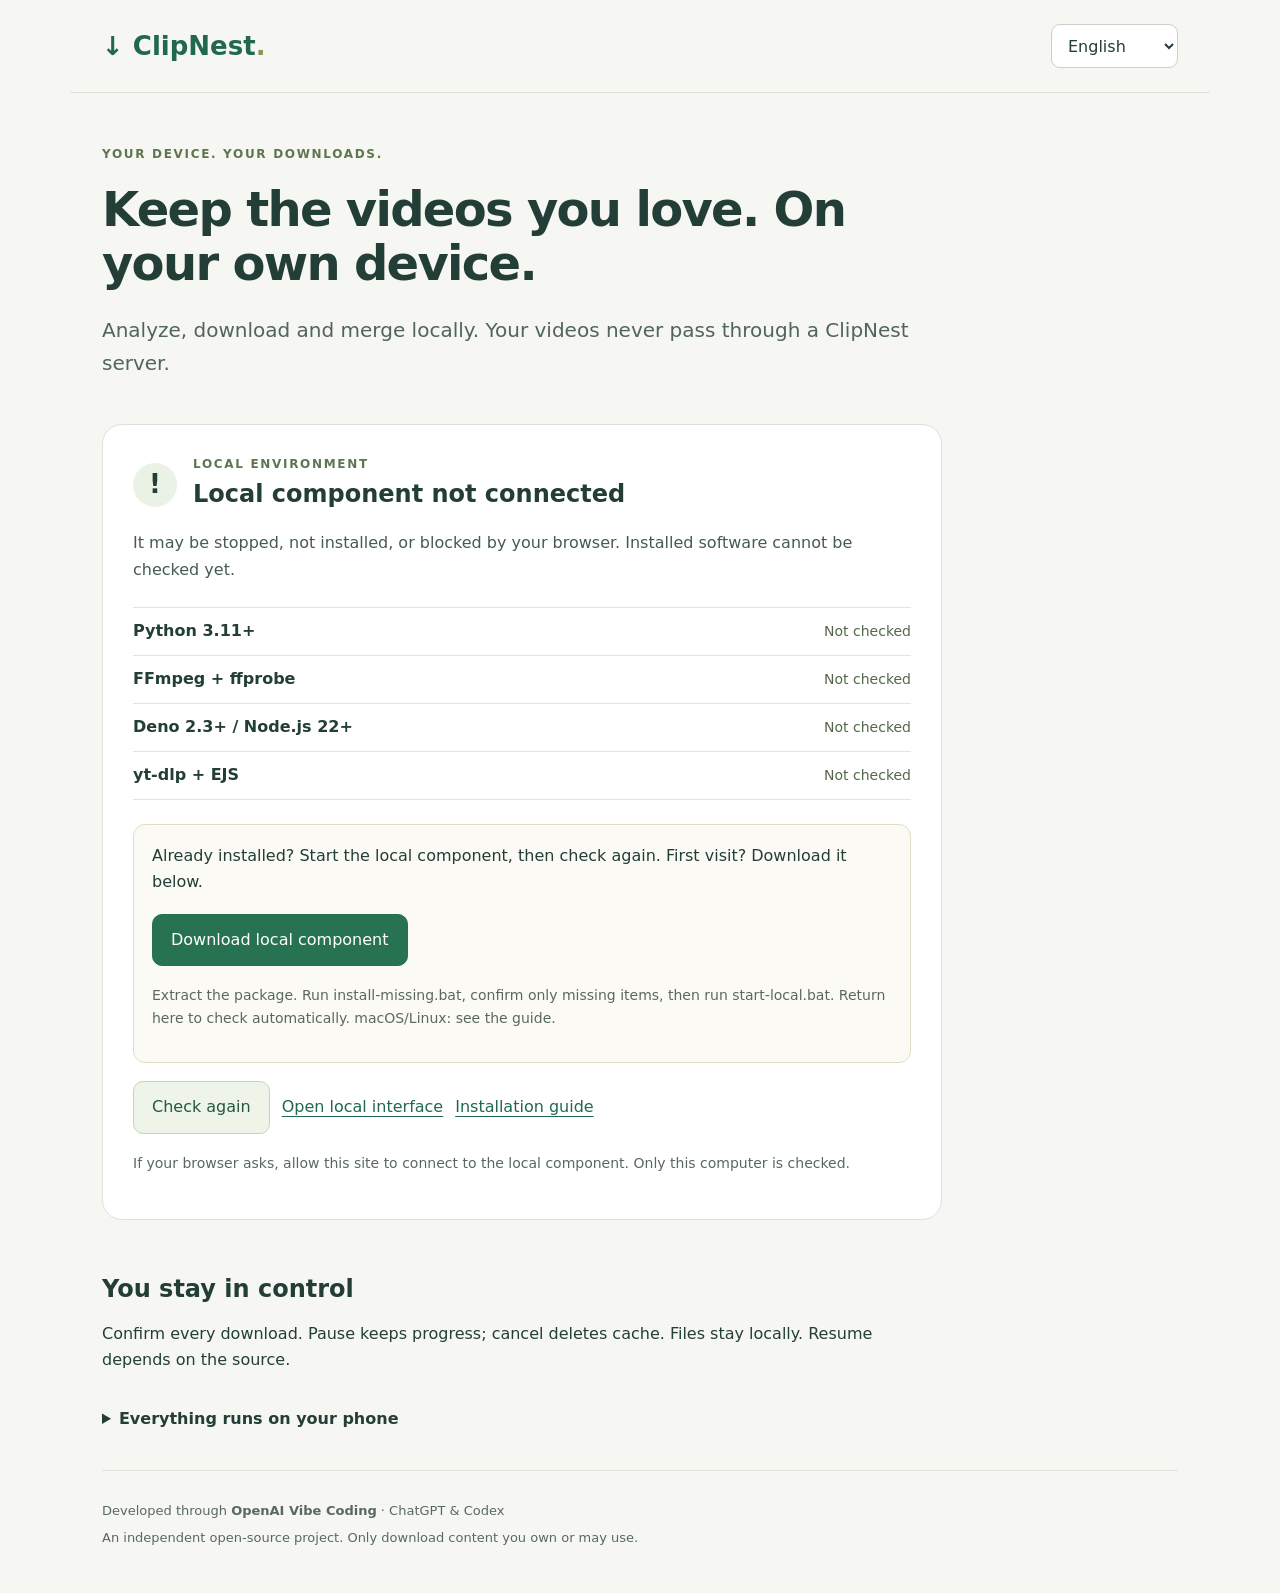
==== site/index.html @ fa8a0e92 "Add website with local environment checks" ====
<!doctype html>
<html lang="en" dir="ltr"><head><meta charset="utf-8"><meta name="viewport" content="width=device-width,initial-scale=1">
<meta http-equiv="Content-Security-Policy" content="default-src 'self'; connect-src http://127.0.0.1:8000; script-src 'self'; style-src 'self'; img-src 'self' data:; object-src 'none'; base-uri 'none'; form-action 'none'">
<meta name="referrer" content="no-referrer"><title>ClipNest · Video downloader</title><link rel="stylesheet" href="style.css"></head>
<body><header><a class="brand" href="./">↓ ClipNest<span>.</span></a><select id="language" aria-label="Language"></select></header>
<main><section class="hero"><p class="eyebrow" data-key="eyebrow">YOUR DEVICE. YOUR DOWNLOADS.</p><h1 data-key="title">Keep the videos you love.</h1><p class="lead" data-key="lead">Analyze, download and merge locally. Your videos never pass through a ClipNest server.</p></section>
<section class="card environment" aria-labelledby="check-title" aria-busy="true" id="environment">
  <div class="check-heading"><span id="status-icon" aria-hidden="true">◌</span><div><p class="eyebrow" data-key="checkLabel">BEFORE YOU START</p><h2 id="check-title"></h2></div></div>
  <p id="check-detail" role="status" aria-live="polite"></p>
  <ul id="checks" class="checks" aria-label="Environment"></ul>
  <div id="installation" hidden>
    <p id="install-detail"></p>
    <div class="actions"><a id="pc-package" class="button" href="downloads/clipnest-local-pc.zip" data-key="installLocal">Download local component</a><a id="setup-package" class="button secondary" href="downloads/clipnest-windows-setup.zip" data-key="installMissing">Download missing-component installer</a></div>
    <p class="hint" id="install-steps"></p>
  </div>
  <div class="actions"><button id="retry" class="button secondary" type="button" data-key="retry">Check again</button><a id="open-local" href="http://127.0.0.1:8000/" data-key="openDirect">Open local interface</a><a href="guide.html" data-key="guide">Installation guide</a></div>
  <p class="hint" data-key="permissionNote">If your browser asks, allow this site to connect to the local component. This checks only this computer.</p>
</section>
<section class="closing"><h2 data-key="control">You stay in control</h2><p data-key="controlText">Confirm every download. Pause keeps progress; cancel deletes cache.</p><details><summary data-key="android">Everything runs on your phone</summary><p data-key="androidStatus"></p><a class="button secondary" href="clipnest://open" data-key="openApp">Open installed Android App</a><p class="hint" data-key="later"></p></details></section>
<footer><p>Developed through <strong>OpenAI Vibe Coding</strong> · ChatGPT &amp; Codex</p><p data-key="independent"></p></footer></main>
<noscript>Enable JavaScript to check the local environment and open ClipNest.</noscript>
<script src="catalogs.js"></script><script src="check-catalogs.js"></script><script src="app.js"></script></body></html>
---- site/style.css ----
:root{font-family:system-ui,-apple-system,"Segoe UI",sans-serif;color:#233e36;background:#f6f7f2;line-height:1.65;font-size:16px}*{box-sizing:border-box}body{margin:0}a{color:#21684e;text-underline-offset:4px}a:hover{text-decoration-thickness:2px}header{max-width:1140px;margin:auto;padding:24px 32px;display:flex;align-items:center;justify-content:space-between;gap:16px;border-bottom:1px solid #dce3d9}.brand{text-decoration:none;font-size:26px;font-weight:750;white-space:nowrap}.brand span{color:#899659}select{min-height:44px;max-width:48%;border:1px solid #c6d3c5;background:#fff;color:inherit;border-radius:9px;padding:8px 12px;font:inherit}main{max-width:1140px;margin:auto;padding:0 32px}.hero{padding:64px 0 42px;max-width:780px}.eyebrow{font-size:12px;letter-spacing:.14em;font-weight:700;color:#5f7550}h1{font-size:clamp(32px,5vw,60px);line-height:1.12;letter-spacing:-.035em;margin:18px 0 24px}h2{font-size:24px;line-height:1.3;margin:12px 0 16px}.lead{font-size:20px;color:#51645d}.route{display:inline-block;border:1px solid #cad6c3;background:#ecf1e5;border-radius:30px;padding:9px 20px;font-size:14px}.route span{padding:0 10px;color:#6e8255}.editions{display:grid;grid-template-columns:repeat(2,minmax(0,1fr));gap:24px}.card{background:white;border:1px solid #dce3d9;border-radius:20px;padding:30px;min-width:0}.card p{overflow-wrap:anywhere}ol{padding-inline-start:24px}li{margin:15px 0}small{display:block;color:#5f6d63;font-size:14px;line-height:1.55;margin-top:6px}code{font-size:13px;overflow-wrap:anywhere}.button{display:flex;align-items:center;justify-content:center;min-height:50px;min-width:0;text-align:center;overflow-wrap:anywhere;background:#277351;color:white;text-decoration:none;border:1px solid #277351;border-radius:10px;padding:12px 18px;font-weight:650;margin-top:24px}.secondary{background:#eef4e8;color:#23573f;border-color:#c5d3bd}.hint{font-size:14px;color:#596960}.status{padding:18px;background:#f4f2e9;border-radius:10px;color:#615b42;font-size:14px;margin:24px 0}.closing{padding:42px 0 28px;max-width:780px}footer{border-top:1px solid #dce3d9;padding:24px 0 40px;font-size:13px;color:#596960}footer p{margin:5px 0}:focus-visible{outline:3px solid #ab922e;outline-offset:4px}@media(max-width:720px){header{padding:18px 20px}main{padding:0 20px}.hero{padding-top:32px}.editions{grid-template-columns:1fr;gap:18px}.card{padding:22px}.lead{font-size:18px}.route{border-radius:12px;padding:10px;font-size:12px}.route span{padding:0 5px}}@media(prefers-reduced-motion:no-preference){a{transition:background .15s}}
li a{display:inline-flex;align-items:center;min-height:44px;padding:6px 0}pre{white-space:pre-wrap;overflow-wrap:anywhere}
[hidden]{display:none!important}.hero{padding:40px 0 24px;max-width:840px}h1{font-size:clamp(32px,4vw,48px)}.environment{max-width:840px}.check-heading{display:flex;align-items:center;gap:16px}.check-heading .eyebrow{margin:0}.check-heading h2{margin:4px 0}#status-icon{width:44px;height:44px;flex:0 0 44px;display:grid;place-items:center;border-radius:50%;background:#eaf1e5;font-size:26px;font-weight:600}#check-detail{color:#455b50}.checks{list-style:none;padding:0;margin:24px 0;border-top:1px solid #e0e6dd}.checks li{display:flex;align-items:center;gap:12px;flex-wrap:wrap;margin:0;padding:10px 0;border-bottom:1px solid #e0e6dd;min-height:48px}.checks li>span:first-child{flex:1 1 200px;font-weight:550}.component-state{font-size:14px;color:#546749}.checks a{font-size:14px;min-height:44px}.actions{display:flex;align-items:center;flex-wrap:wrap;gap:12px;margin:18px 0}.actions .button{margin:0;min-height:48px}.actions>a:not(.button){display:inline-flex;align-items:center;min-height:44px}.button{font:inherit;cursor:pointer}button:disabled{opacity:.6;cursor:wait}#installation{border:1px solid #e3dcc5;background:#fbfaf4;border-radius:12px;padding:18px}#installation p:first-child{margin-top:0}summary{cursor:pointer;min-height:44px;padding:10px 0;font-weight:600}details{margin-top:22px}.closing{max-width:840px}@media(max-width:480px){.actions .button{width:100%}.checks li>span:first-child{flex-basis:160px}.card{padding:20px}.hero{padding-top:28px}#installation{padding:14px}}
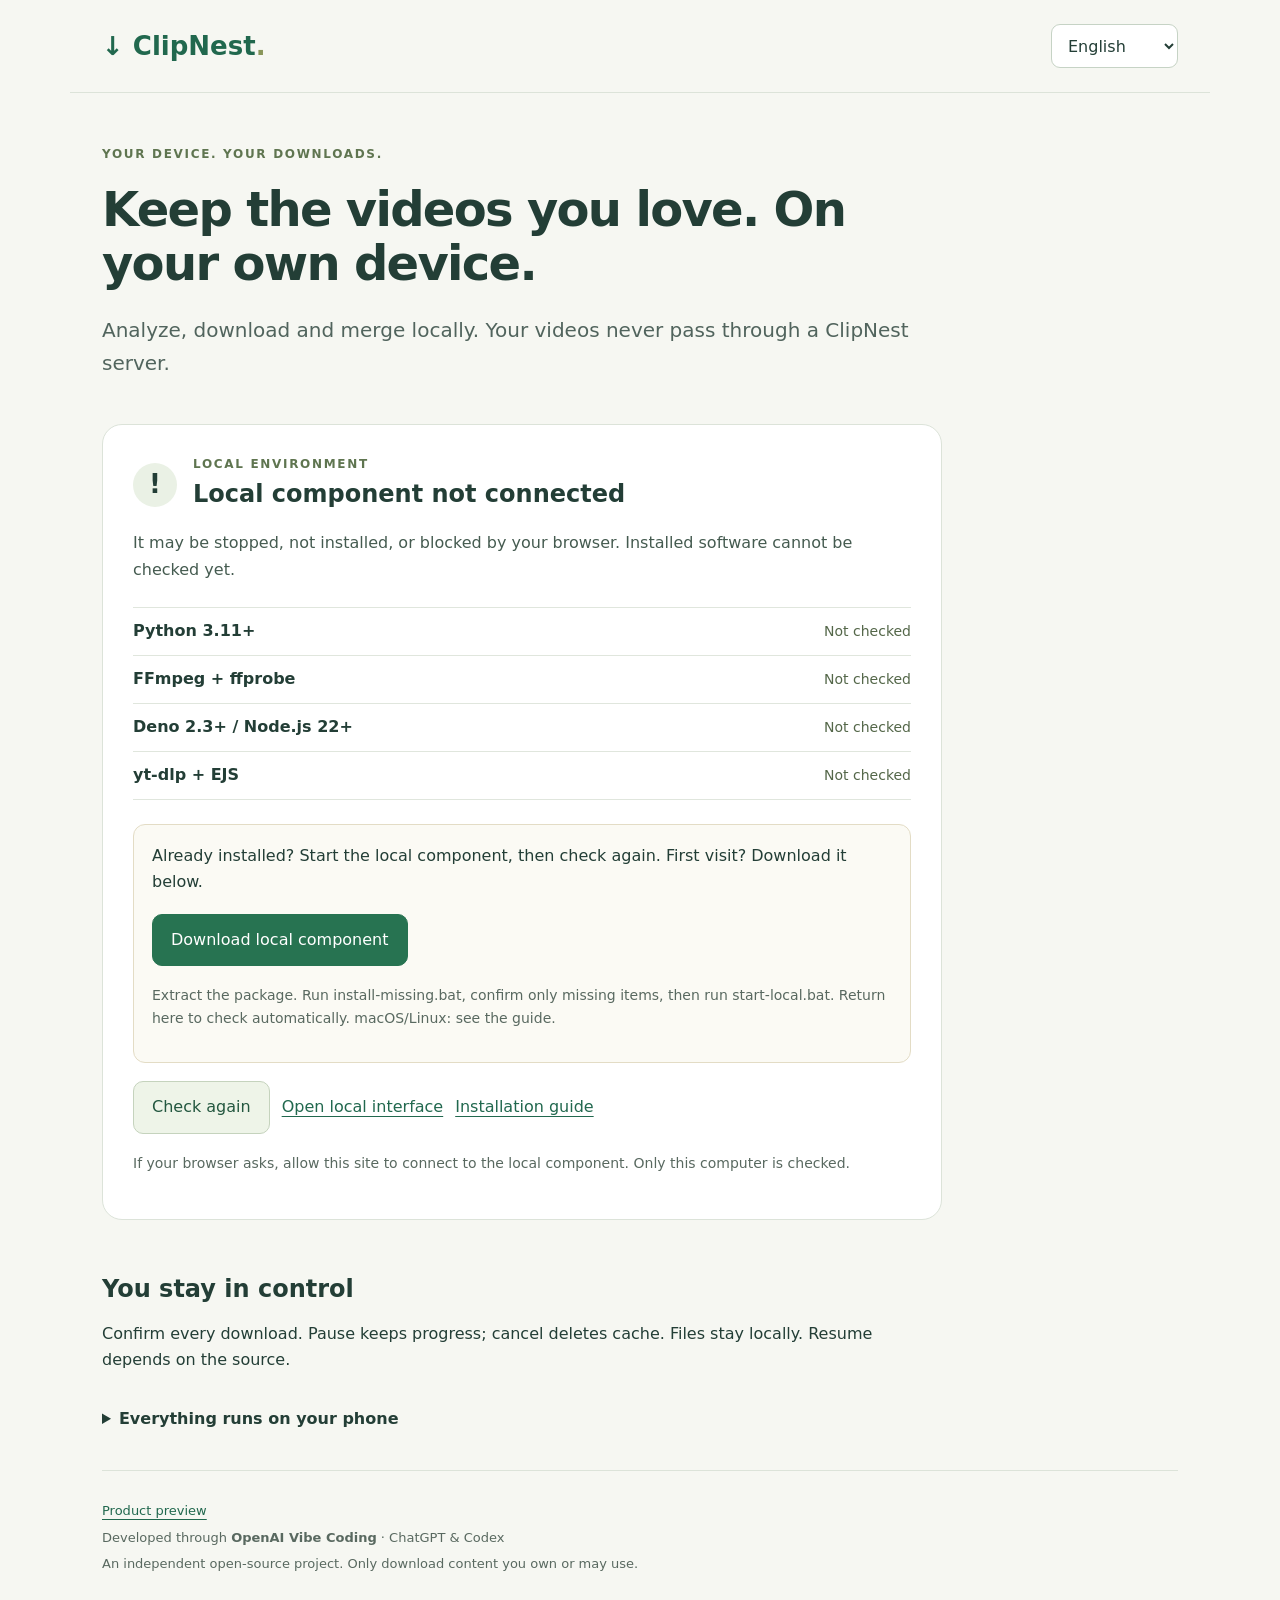
==== commit 52b7394f: "Link the website to the multilingual product preview" ====
--- a/site/index.html
+++ b/site/index.html
@@ -17,6 +17,6 @@
   <p class="hint" data-key="permissionNote">If your browser asks, allow this site to connect to the local component. This checks only this computer.</p>
 </section>
 <section class="closing"><h2 data-key="control">You stay in control</h2><p data-key="controlText">Confirm every download. Pause keeps progress; cancel deletes cache.</p><details><summary data-key="android">Everything runs on your phone</summary><p data-key="androidStatus"></p><a class="button secondary" href="clipnest://open" data-key="openApp">Open installed Android App</a><p class="hint" data-key="later"></p></details></section>
-<footer><p>Developed through <strong>OpenAI Vibe Coding</strong> · ChatGPT &amp; Codex</p><p data-key="independent"></p></footer></main>
+<footer><p><a href="preview/" data-key="preview">Product preview</a></p><p>Developed through <strong>OpenAI Vibe Coding</strong> · ChatGPT &amp; Codex</p><p data-key="independent"></p></footer></main>
 <noscript>Enable JavaScript to check the local environment and open ClipNest.</noscript>
-<script src="catalogs.js"></script><script src="check-catalogs.js"></script><script src="app.js"></script></body></html>
+<script src="catalogs.js"></script><script src="check-catalogs.js"></script><script src="app.js"></script></body></html>
